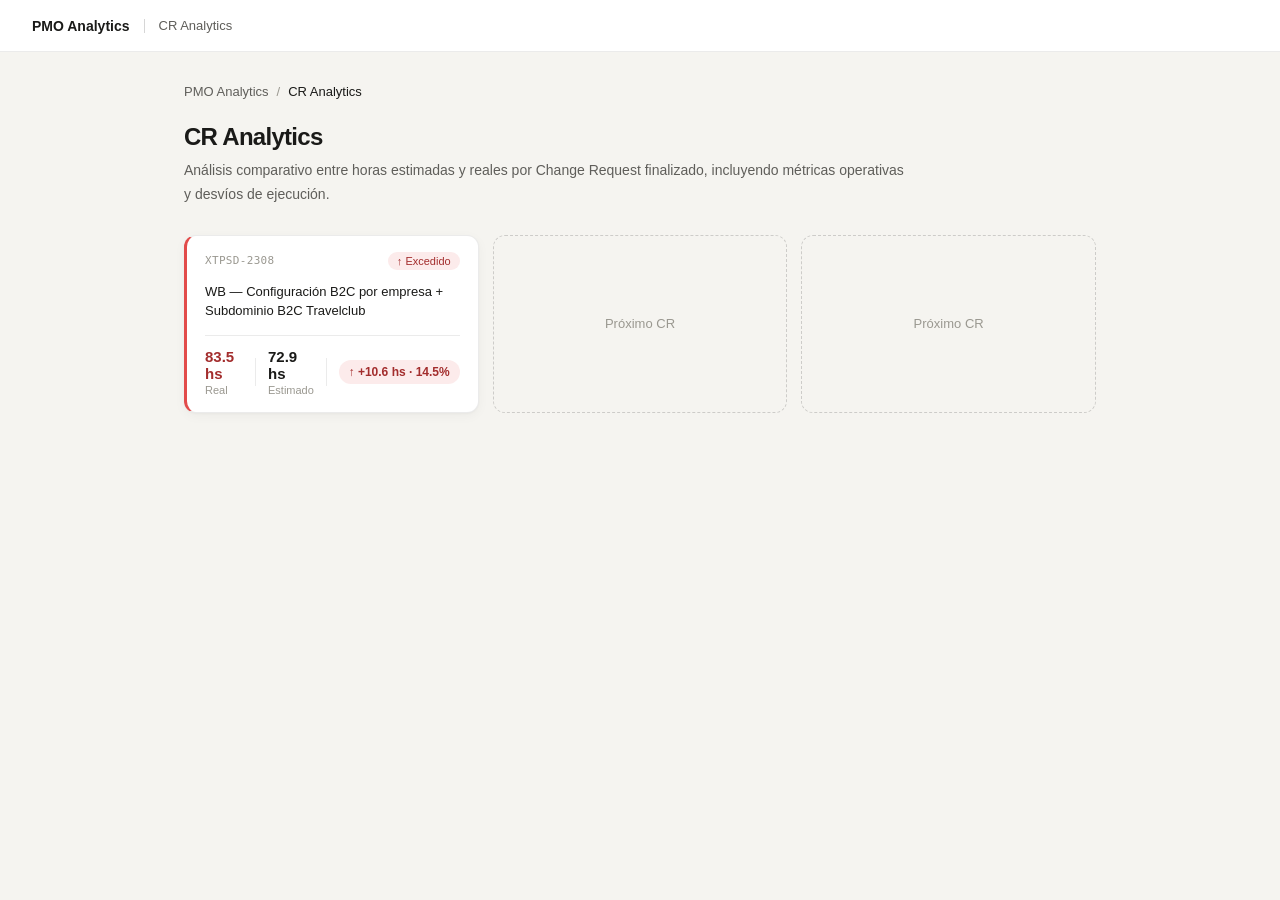
==== crs/index.html @ 94305545 "Fix path breadcrumb" ====
<!DOCTYPE html>
<html lang="es">

<head>
  <meta charset="UTF-8" />
  <meta name="viewport" content="width=device-width, initial-scale=1.0" />

  <title>CR Analytics</title>

  <style>
    *,
    *::before,
    *::after {
      box-sizing: border-box;
      margin: 0;
      padding: 0;
    }

    :root {
      --bg: #f5f4f0;
      --surface: #ffffff;

      --border: rgba(0, 0, 0, 0.08);
      --border-strong: rgba(0, 0, 0, 0.16);

      --text-primary: #1a1a18;
      --text-secondary: #5f5e5a;
      --text-tertiary: #9a9890;

      --red-bg: #FCEBEB;
      --red-text: #A32D2D;
      --red-border: #E24B4A;

      --green-bg: #EAF3DE;
      --green-text: #3B6D11;
      --green-border: #639922;

      --shadow:
        0 1px 2px rgba(0,0,0,0.03),
        0 3px 12px rgba(0,0,0,0.04);

      --radius: 12px;

      --mono: 'SF Mono', 'Monaco', monospace;
      --font: -apple-system, BlinkMacSystemFont, 'Segoe UI', sans-serif;
    }

    body {
      font-family: var(--font);
      background: var(--bg);
      color: var(--text-primary);
      min-height: 100vh;
    }

    /* NAV */

    nav {
      height: 52px;
      background: var(--surface);

      border-bottom: 0.5px solid var(--border);

      display: flex;
      align-items: center;
      gap: 14px;

      padding: 0 32px;

      position: sticky;
      top: 0;
      z-index: 10;
    }

    .nav-logo {
      font-size: 14px;
      font-weight: 600;
    }

    .nav-sep {
      width: 1px;
      height: 14px;
      background: var(--border-strong);
    }

    .nav-section {
      font-size: 13px;
      color: var(--text-secondary);
    }

    /* LAYOUT */

    main {
      max-width: 960px;
      margin: 0 auto;
      padding: 32px 24px 64px;
    }

    /* BREADCRUMB */

    .breadcrumb {
      display: flex;
      align-items: center;
      gap: 8px;

      margin-bottom: 24px;

      font-size: 13px;
    }

    .breadcrumb a {
      color: var(--text-secondary);
      text-decoration: none;

      transition: color 0.15s ease;
    }

    .breadcrumb a:hover {
      color: var(--text-primary);
    }

    .breadcrumb-sep {
      color: var(--text-tertiary);
    }

    .breadcrumb-current {
      color: var(--text-primary);
      font-weight: 500;
    }

    /* PAGE HEADER */

    .page-header {
      margin-bottom: 28px;
    }

    .page-title {
      font-size: 24px;
      font-weight: 650;

      margin-bottom: 8px;

      letter-spacing: -0.03em;
    }

    .page-sub {
      font-size: 14px;
      line-height: 1.7;

      color: var(--text-secondary);

      max-width: 720px;
    }

    /* GRID */

    .cards-grid {
      display: grid;
      grid-template-columns: repeat(auto-fill, minmax(290px, 1fr));
      gap: 14px;
    }

    /* CARD */

    .cr-card {
      background: var(--surface);

      border: 0.5px solid var(--border);

      border-left: 3px solid var(--red-border);

      border-radius: var(--radius);

      padding: 16px 18px;

      box-shadow: var(--shadow);

      transition:
        transform 0.15s ease,
        box-shadow 0.15s ease;

      text-decoration: none;

      color: inherit;

      display: block;

      cursor: pointer;
    }

    .cr-card:hover {
      transform: translateY(-1px);

      box-shadow:
        0 2px 6px rgba(0,0,0,0.04),
        0 8px 20px rgba(0,0,0,0.05);
    }

    .cr-card.under {
      border-left-color: var(--green-border);
    }

    .card-header {
      display: flex;
      align-items: center;
      gap: 10px;

      margin-bottom: 12px;
    }

    .card-id {
      font-size: 11px;
      font-family: var(--mono);

      color: var(--text-tertiary);

      letter-spacing: 0.03em;
    }

    .card-badge {
      margin-left: auto;

      display: inline-flex;
      align-items: center;
      gap: 4px;

      font-size: 11px;
      font-weight: 500;

      padding: 3px 9px;

      border-radius: 999px;
    }

    .badge-over {
      background: var(--red-bg);
      color: var(--red-text);
    }

    .badge-under {
      background: var(--green-bg);
      color: var(--green-text);
    }

    .card-title {
      font-size: 13px;
      font-weight: 500;

      line-height: 1.5;

      margin-bottom: 14px;

      color: var(--text-primary);
    }

    .card-sep {
      height: 1px;
      background: var(--border);

      margin-bottom: 12px;
    }

    .card-metrics {
      display: flex;
      align-items: center;
      justify-content: space-between;

      gap: 12px;
    }

    .metric {
      display: flex;
      flex-direction: column;
      gap: 2px;
    }

    .metric-val {
      font-size: 15px;
      font-weight: 600;
    }

    .metric-val.over {
      color: var(--red-text);
    }

    .metric-lbl {
      font-size: 11px;
      color: var(--text-tertiary);
    }

    .metric-divider {
      width: 1px;
      height: 28px;
      background: var(--border);
    }

    .delta-chip {
      display: inline-flex;
      align-items: center;
      gap: 5px;

      padding: 5px 10px;

      border-radius: 999px;

      font-size: 12px;
      font-weight: 600;

      white-space: nowrap;
    }

    .delta-over {
      background: var(--red-bg);
      color: var(--red-text);
    }

    .delta-under {
      background: var(--green-bg);
      color: var(--green-text);
    }

    /* EMPTY CARD */

    .card-empty {
      min-height: 132px;

      border: 1px dashed var(--border-strong);

      border-radius: var(--radius);

      display: flex;
      align-items: center;
      justify-content: center;

      color: var(--text-tertiary);

      font-size: 13px;
    }

    /* RESPONSIVE */

    @media (max-width: 640px) {

      nav {
        padding: 0 18px;
      }

      main {
        padding: 24px 18px 48px;
      }

      .cards-grid {
        grid-template-columns: 1fr;
      }

    }

  </style>
</head>

<body>

  <nav>

    <span class="nav-logo">
      PMO Analytics
    </span>

    <div class="nav-sep"></div>

    <span class="nav-section">
      CR Analytics
    </span>

  </nav>

  <main>

    <div class="breadcrumb">

      <a href="index.html">
        PMO Analytics
      </a>

      <span class="breadcrumb-sep">
        /
      </span>

      <span class="breadcrumb-current">
        CR Analytics
      </span>

    </div>

    <div class="page-header">

      <div class="page-title">
        CR Analytics
      </div>

      <div class="page-sub">
        Análisis comparativo entre horas estimadas y reales
        por Change Request finalizado, incluyendo métricas
        operativas y desvíos de ejecución.
      </div>

    </div>

    <div class="cards-grid">

      <a class="cr-card" href="xtpsd-2308.html">

        <div class="card-header">

          <span class="card-id">
            XTPSD-2308
          </span>

          <span class="card-badge badge-over">
            ↑ Excedido
          </span>

        </div>

        <div class="card-title">
          WB — Configuración B2C por empresa + Subdominio B2C Travelclub
        </div>

        <div class="card-sep"></div>

        <div class="card-metrics">

          <div class="metric">

            <span class="metric-val over">
              83.5 hs
            </span>

            <span class="metric-lbl">
              Real
            </span>

          </div>

          <div class="metric-divider"></div>

          <div class="metric">

            <span class="metric-val">
              72.9 hs
            </span>

            <span class="metric-lbl">
              Estimado
            </span>

          </div>

          <div class="metric-divider"></div>

          <span class="delta-chip delta-over">
            ↑ +10.6 hs · 14.5%
          </span>

        </div>

      </a>

      <div class="card-empty">
        Próximo CR
      </div>

      <div class="card-empty">
        Próximo CR
      </div>

    </div>

  </main>

</body>

</html>
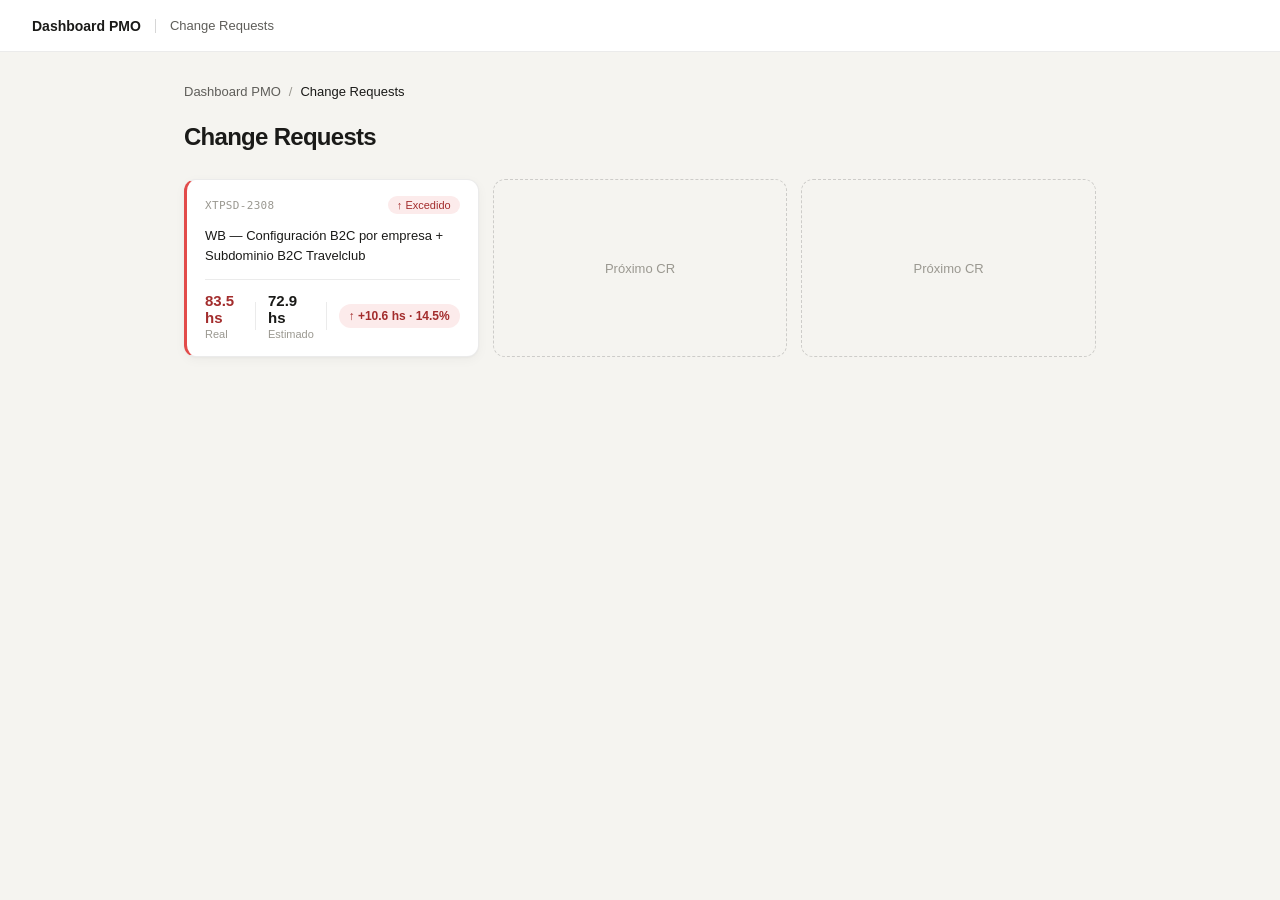
==== commit 31d7efb8: "Ajustes en titulos" ====
--- a/crs/index.html
+++ b/crs/index.html
@@ -362,13 +362,13 @@
   <nav>
 
     <span class="nav-logo">
-      PMO Analytics
+      Dashboard PMO
     </span>
 
     <div class="nav-sep"></div>
 
     <span class="nav-section">
-      CR Analytics
+      Change Requests
     </span>
 
   </nav>
@@ -377,8 +377,8 @@
 
     <div class="breadcrumb">
 
-      <a href="index.html">
-        PMO Analytics
+      <a href="../index.html">
+        Dashboard PMO
       </a>
 
       <span class="breadcrumb-sep">
@@ -386,7 +386,7 @@
       </span>
 
       <span class="breadcrumb-current">
-        CR Analytics
+        Change Requests
       </span>
 
     </div>
@@ -394,16 +394,10 @@
     <div class="page-header">
 
       <div class="page-title">
-        CR Analytics
+        Change Requests
       </div>
 
-      <div class="page-sub">
-        Análisis comparativo entre horas estimadas y reales
-        por Change Request finalizado, incluyendo métricas
-        operativas y desvíos de ejecución.
-      </div>
-
-    </div>
+        </div>
 
     <div class="cards-grid">
 
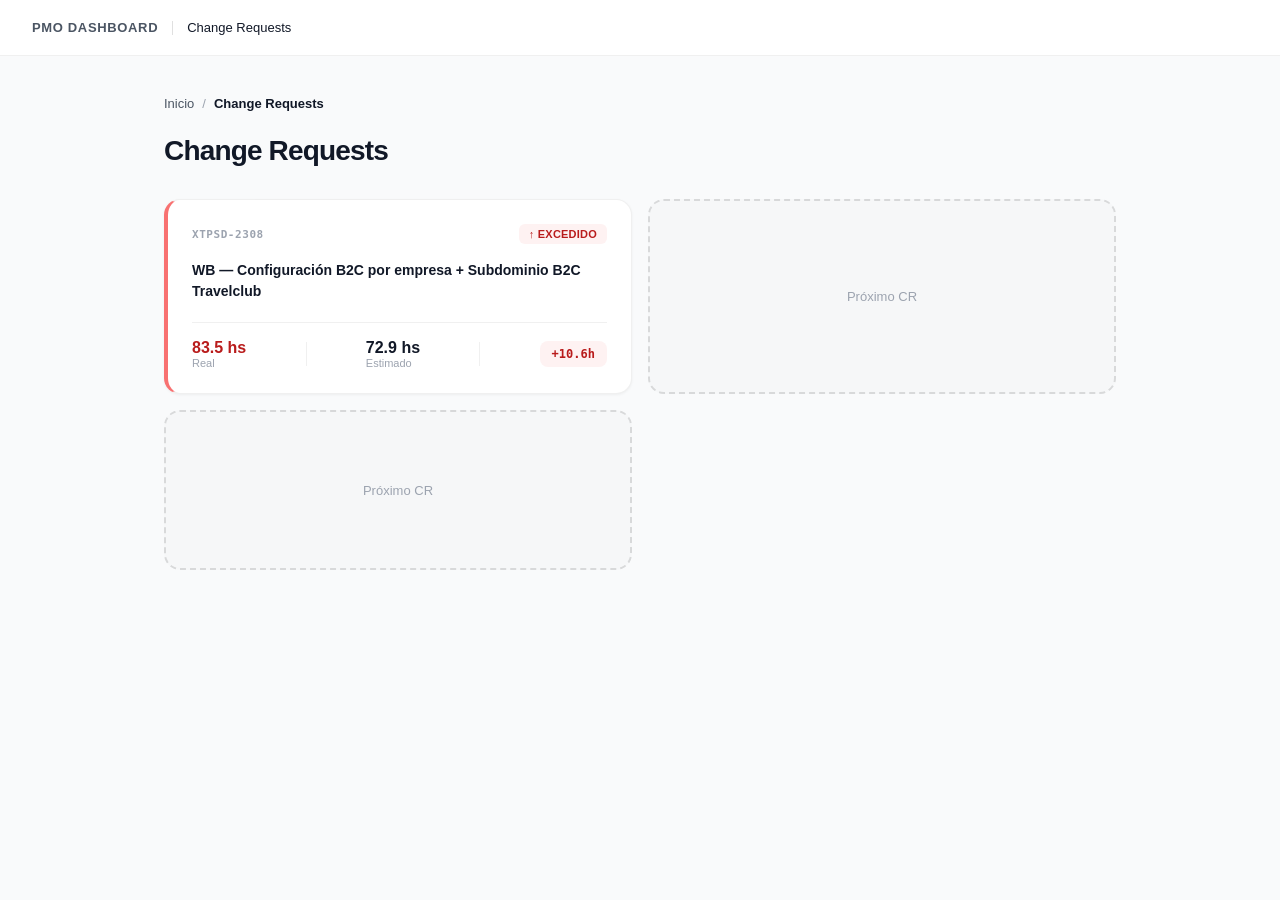
==== commit e1591b1a: "Unificacion de diseño" ====
--- a/crs/index.html
+++ b/crs/index.html
@@ -4,45 +4,42 @@
 <head>
   <meta charset="UTF-8" />
   <meta name="viewport" content="width=device-width, initial-scale=1.0" />
-
   <title>CR Analytics</title>
 
   <style>
-    *,
-    *::before,
-    *::after {
+    *, *::before, *::after {
       box-sizing: border-box;
       margin: 0;
       padding: 0;
     }
 
     :root {
-      --bg: #f5f4f0;
+      /* Sincronizado con la Home */
+      --bg: #f9fafb; 
       --surface: #ffffff;
-
-      --border: rgba(0, 0, 0, 0.08);
-      --border-strong: rgba(0, 0, 0, 0.16);
-
-      --text-primary: #1a1a18;
-      --text-secondary: #5f5e5a;
-      --text-tertiary: #9a9890;
-
-      --red-bg: #FCEBEB;
-      --red-text: #A32D2D;
-      --red-border: #E24B4A;
-
-      --green-bg: #EAF3DE;
-      --green-text: #3B6D11;
-      --green-border: #639922;
-
-      --shadow:
-        0 1px 2px rgba(0,0,0,0.03),
-        0 3px 12px rgba(0,0,0,0.04);
-
-      --radius: 12px;
-
+      --accent: #2563eb;
+      
+      --border: rgba(0, 0, 0, 0.06);
+      --border-strong: rgba(0, 0, 0, 0.12);
+
+      --text-primary: #111827;
+      --text-secondary: #4b5563;
+      --text-tertiary: #9ca3af;
+
+      /* Semántica refinada */
+      --red-bg: #fef2f2;
+      --red-text: #b91c1c;
+      --red-border: #f87171;
+
+      --green-bg: #f0fdf4;
+      --green-text: #15803d;
+      --green-border: #4ade80;
+
+      --shadow: 0 1px 3px rgba(0,0,0,0.05);
+      --radius: 16px; /* Aumentado para coincidir con la Home */
+
+      --font: 'Inter', -apple-system, BlinkMacSystemFont, 'Segoe UI', sans-serif;
       --mono: 'SF Mono', 'Monaco', monospace;
-      --font: -apple-system, BlinkMacSystemFont, 'Segoe UI', sans-serif;
     }
 
     body {
@@ -52,28 +49,26 @@
       min-height: 100vh;
     }
 
-    /* NAV */
-
+    /* NAV (Idéntico a Home) */
     nav {
-      height: 52px;
+      height: 56px;
       background: var(--surface);
-
-      border-bottom: 0.5px solid var(--border);
-
+      border-bottom: 1px solid var(--border);
       display: flex;
       align-items: center;
       gap: 14px;
-
       padding: 0 32px;
-
       position: sticky;
       top: 0;
-      z-index: 10;
+      z-index: 100;
     }
 
     .nav-logo {
-      font-size: 14px;
-      font-weight: 600;
+      font-size: 13px;
+      font-weight: 700;
+      letter-spacing: 0.05em;
+      text-transform: uppercase;
+      color: var(--text-secondary);
     }
 
     .nav-sep {
@@ -84,393 +79,208 @@
 
     .nav-section {
       font-size: 13px;
-      color: var(--text-secondary);
+      font-weight: 500;
+      color: var(--text-primary);
     }
 
     /* LAYOUT */
-
     main {
-      max-width: 960px;
+      max-width: 1000px;
       margin: 0 auto;
-      padding: 32px 24px 64px;
+      padding: 40px 24px 64px;
     }
 
     /* BREADCRUMB */
-
     .breadcrumb {
       display: flex;
       align-items: center;
       gap: 8px;
-
       margin-bottom: 24px;
-
       font-size: 13px;
     }
 
     .breadcrumb a {
       color: var(--text-secondary);
       text-decoration: none;
-
       transition: color 0.15s ease;
     }
 
-    .breadcrumb a:hover {
-      color: var(--text-primary);
-    }
-
-    .breadcrumb-sep {
-      color: var(--text-tertiary);
-    }
-
-    .breadcrumb-current {
-      color: var(--text-primary);
-      font-weight: 500;
-    }
+    .breadcrumb a:hover { color: var(--accent); }
+    .breadcrumb-sep { color: var(--text-tertiary); }
+    .breadcrumb-current { color: var(--text-primary); font-weight: 600; }
 
     /* PAGE HEADER */
-
-    .page-header {
-      margin-bottom: 28px;
-    }
-
+    .page-header { margin-bottom: 32px; }
     .page-title {
-      font-size: 24px;
-      font-weight: 650;
-
-      margin-bottom: 8px;
-
+      font-size: 28px;
+      font-weight: 800;
       letter-spacing: -0.03em;
     }
 
-    .page-sub {
-      font-size: 14px;
-      line-height: 1.7;
-
-      color: var(--text-secondary);
-
-      max-width: 720px;
-    }
-
     /* GRID */
-
     .cards-grid {
       display: grid;
-      grid-template-columns: repeat(auto-fill, minmax(290px, 1fr));
-      gap: 14px;
-    }
-
-    /* CARD */
-
+      grid-template-columns: repeat(auto-fill, minmax(320px, 1fr));
+      gap: 16px;
+    }
+
+    /* CARD REFINADA */
     .cr-card {
       background: var(--surface);
-
-      border: 0.5px solid var(--border);
-
-      border-left: 3px solid var(--red-border);
-
+      border: 1px solid var(--border);
+      border-left: 4px solid var(--red-border); /* Un poco más gruesa para carácter */
       border-radius: var(--radius);
-
-      padding: 16px 18px;
-
+      padding: 24px;
       box-shadow: var(--shadow);
-
-      transition:
-        transform 0.15s ease,
-        box-shadow 0.15s ease;
-
+      transition: all 0.25s cubic-bezier(0.4, 0, 0.2, 1);
       text-decoration: none;
-
       color: inherit;
-
       display: block;
-
-      cursor: pointer;
     }
 
     .cr-card:hover {
-      transform: translateY(-1px);
-
-      box-shadow:
-        0 2px 6px rgba(0,0,0,0.04),
-        0 8px 20px rgba(0,0,0,0.05);
-    }
-
-    .cr-card.under {
-      border-left-color: var(--green-border);
-    }
+      transform: translateY(-4px);
+      box-shadow: 0 10px 15px -3px rgba(0, 0, 0, 0.08);
+      border-color: var(--border-strong);
+      border-left-color: var(--red-text);
+    }
+
+    .cr-card.under { border-left-color: var(--green-border); }
+    .cr-card.under:hover { border-left-color: var(--green-text); }
 
     .card-header {
       display: flex;
       align-items: center;
       gap: 10px;
-
-      margin-bottom: 12px;
+      margin-bottom: 16px;
     }
 
     .card-id {
       font-size: 11px;
       font-family: var(--mono);
-
       color: var(--text-tertiary);
-
-      letter-spacing: 0.03em;
+      font-weight: 600;
+      letter-spacing: 0.05em;
     }
 
     .card-badge {
       margin-left: auto;
-
-      display: inline-flex;
-      align-items: center;
-      gap: 4px;
-
       font-size: 11px;
-      font-weight: 500;
-
-      padding: 3px 9px;
-
-      border-radius: 999px;
-    }
-
-    .badge-over {
-      background: var(--red-bg);
-      color: var(--red-text);
-    }
-
-    .badge-under {
-      background: var(--green-bg);
-      color: var(--green-text);
-    }
+      font-weight: 700;
+      padding: 4px 10px;
+      border-radius: 6px; /* Menos redondo para look profesional */
+      text-transform: uppercase;
+      letter-spacing: 0.02em;
+    }
+
+    .badge-over { background: var(--red-bg); color: var(--red-text); }
+    .badge-under { background: var(--green-bg); color: var(--green-text); }
 
     .card-title {
-      font-size: 13px;
-      font-weight: 500;
-
+      font-size: 14px;
+      font-weight: 600;
       line-height: 1.5;
-
-      margin-bottom: 14px;
-
+      margin-bottom: 20px;
       color: var(--text-primary);
+      min-height: 42px; /* Estabiliza el grid */
     }
 
     .card-sep {
       height: 1px;
       background: var(--border);
-
-      margin-bottom: 12px;
+      margin-bottom: 16px;
     }
 
     .card-metrics {
       display: flex;
       align-items: center;
       justify-content: space-between;
-
       gap: 12px;
     }
 
-    .metric {
-      display: flex;
-      flex-direction: column;
-      gap: 2px;
-    }
-
-    .metric-val {
-      font-size: 15px;
-      font-weight: 600;
-    }
-
-    .metric-val.over {
-      color: var(--red-text);
-    }
-
-    .metric-lbl {
-      font-size: 11px;
+    .metric { display: flex; flex-direction: column; }
+    .metric-val { font-size: 16px; font-weight: 700; }
+    .metric-val.over { color: var(--red-text); }
+    .metric-lbl { font-size: 11px; color: var(--text-tertiary); font-weight: 500; }
+
+    .metric-divider { width: 1px; height: 24px; background: var(--border); }
+
+    .delta-chip {
+      padding: 6px 12px;
+      border-radius: 8px;
+      font-size: 12px;
+      font-weight: 700;
+      font-family: var(--mono);
+    }
+
+    .delta-over { background: var(--red-bg); color: var(--red-text); }
+    .delta-under { background: var(--green-bg); color: var(--green-text); }
+
+    /* EMPTY CARD */
+    .card-empty {
+      min-height: 160px;
+      border: 2px dashed var(--border-strong);
+      border-radius: var(--radius);
+      display: flex;
+      align-items: center;
+      justify-content: center;
       color: var(--text-tertiary);
-    }
-
-    .metric-divider {
-      width: 1px;
-      height: 28px;
-      background: var(--border);
-    }
-
-    .delta-chip {
-      display: inline-flex;
-      align-items: center;
-      gap: 5px;
-
-      padding: 5px 10px;
-
-      border-radius: 999px;
-
-      font-size: 12px;
-      font-weight: 600;
-
-      white-space: nowrap;
-    }
-
-    .delta-over {
-      background: var(--red-bg);
-      color: var(--red-text);
-    }
-
-    .delta-under {
-      background: var(--green-bg);
-      color: var(--green-text);
-    }
-
-    /* EMPTY CARD */
-
-    .card-empty {
-      min-height: 132px;
-
-      border: 1px dashed var(--border-strong);
-
-      border-radius: var(--radius);
-
-      display: flex;
-      align-items: center;
-      justify-content: center;
-
-      color: var(--text-tertiary);
-
-      font-size: 13px;
-    }
-
-    /* RESPONSIVE */
+      font-size: 13px;
+      font-weight: 500;
+      background: rgba(0,0,0,0.01);
+    }
 
     @media (max-width: 640px) {
-
-      nav {
-        padding: 0 18px;
-      }
-
-      main {
-        padding: 24px 18px 48px;
-      }
-
-      .cards-grid {
-        grid-template-columns: 1fr;
-      }
-
-    }
-
+      .cards-grid { grid-template-columns: 1fr; }
+    }
   </style>
 </head>
 
 <body>
-
   <nav>
-
-    <span class="nav-logo">
-      Dashboard PMO
-    </span>
-
+    <span class="nav-logo">PMO Dashboard</span>
     <div class="nav-sep"></div>
-
-    <span class="nav-section">
-      Change Requests
-    </span>
-
+    <span class="nav-section">Change Requests</span>
   </nav>
 
   <main>
-
     <div class="breadcrumb">
-
-      <a href="../index.html">
-        Dashboard PMO
+      <a href="../index.html">Inicio</a>
+      <span class="breadcrumb-sep">/</span>
+      <span class="breadcrumb-current">Change Requests</span>
+    </div>
+
+    <div class="page-header">
+      <h1 class="page-title">Change Requests</h1>
+    </div>
+
+    <div class="cards-grid">
+      <!-- Card 1 -->
+      <a class="cr-card" href="xtpsd-2308.html">
+        <div class="card-header">
+          <span class="card-id">XTPSD-2308</span>
+          <span class="card-badge badge-over">↑ Excedido</span>
+        </div>
+        <div class="card-title">WB — Configuración B2C por empresa + Subdominio B2C Travelclub</div>
+        <div class="card-sep"></div>
+        <div class="card-metrics">
+          <div class="metric">
+            <span class="metric-val over">83.5 hs</span>
+            <span class="metric-lbl">Real</span>
+          </div>
+          <div class="metric-divider"></div>
+          <div class="metric">
+            <span class="metric-val">72.9 hs</span>
+            <span class="metric-lbl">Estimado</span>
+          </div>
+          <div class="metric-divider"></div>
+          <span class="delta-chip delta-over">+10.6h</span>
+        </div>
       </a>
 
-      <span class="breadcrumb-sep">
-        /
-      </span>
-
-      <span class="breadcrumb-current">
-        Change Requests
-      </span>
-
+      <div class="card-empty">Próximo CR</div>
+      <div class="card-empty">Próximo CR</div>
     </div>
-
-    <div class="page-header">
-
-      <div class="page-title">
-        Change Requests
-      </div>
-
-        </div>
-
-    <div class="cards-grid">
-
-      <a class="cr-card" href="xtpsd-2308.html">
-
-        <div class="card-header">
-
-          <span class="card-id">
-            XTPSD-2308
-          </span>
-
-          <span class="card-badge badge-over">
-            ↑ Excedido
-          </span>
-
-        </div>
-
-        <div class="card-title">
-          WB — Configuración B2C por empresa + Subdominio B2C Travelclub
-        </div>
-
-        <div class="card-sep"></div>
-
-        <div class="card-metrics">
-
-          <div class="metric">
-
-            <span class="metric-val over">
-              83.5 hs
-            </span>
-
-            <span class="metric-lbl">
-              Real
-            </span>
-
-          </div>
-
-          <div class="metric-divider"></div>
-
-          <div class="metric">
-
-            <span class="metric-val">
-              72.9 hs
-            </span>
-
-            <span class="metric-lbl">
-              Estimado
-            </span>
-
-          </div>
-
-          <div class="metric-divider"></div>
-
-          <span class="delta-chip delta-over">
-            ↑ +10.6 hs · 14.5%
-          </span>
-
-        </div>
-
-      </a>
-
-      <div class="card-empty">
-        Próximo CR
-      </div>
-
-      <div class="card-empty">
-        Próximo CR
-      </div>
-
-    </div>
-
   </main>
-
 </body>
-
-</html>
+</html>
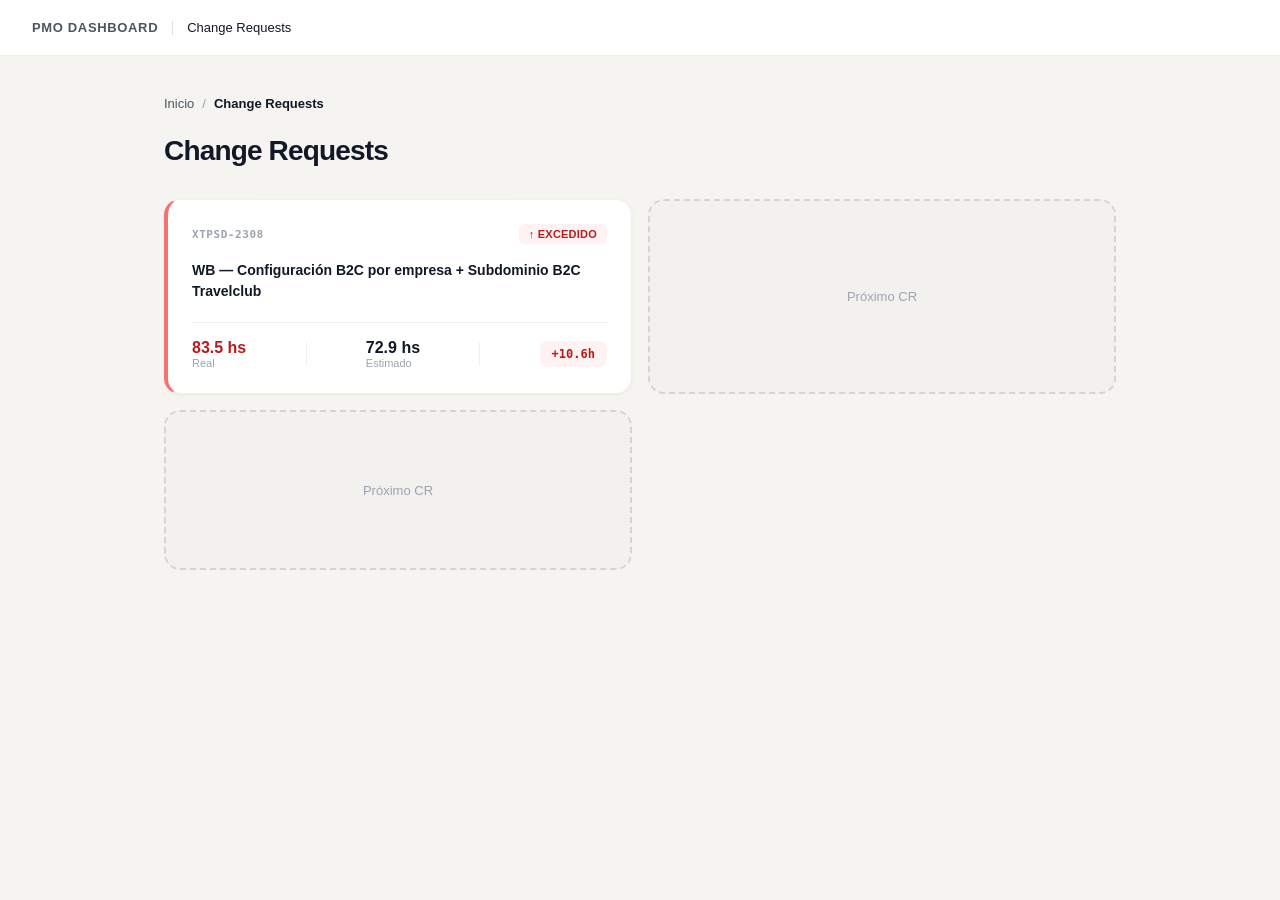
==== commit a81d01df: "ajustes diseño" ====
--- a/crs/index.html
+++ b/crs/index.html
@@ -15,7 +15,7 @@
 
     :root {
       /* Sincronizado con la Home */
-      --bg: #f9fafb; 
+      --bg: #f5f4f0; 
       --surface: #ffffff;
       --accent: #2563eb;
       
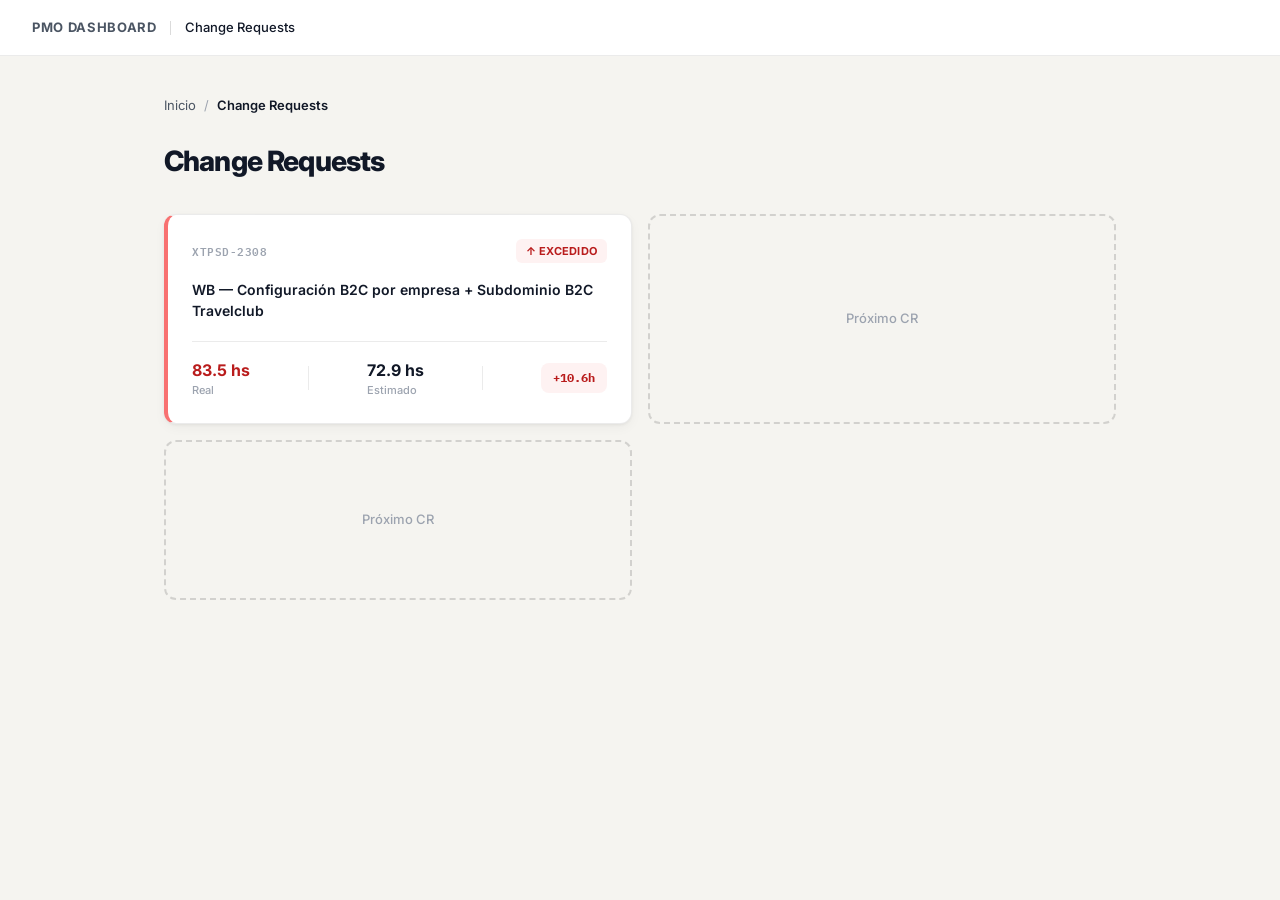
==== commit 10e0fe17: "Add files via upload" ====
--- a/crs/index.html
+++ b/crs/index.html
@@ -1,116 +1,27 @@
 <!DOCTYPE html>
 <html lang="es">
-
 <head>
   <meta charset="UTF-8" />
   <meta name="viewport" content="width=device-width, initial-scale=1.0" />
-  <title>CR Analytics</title>
+  <title>Change Requests · PMO Dashboard</title>
+
+  <link rel="preconnect" href="https://fonts.googleapis.com">
+  <link rel="preconnect" href="https://fonts.gstatic.com" crossorigin>
+  <link href="https://fonts.googleapis.com/css2?family=Inter:wght@400;500;600;700;800&family=IBM+Plex+Mono:wght@500;600&display=swap" rel="stylesheet">
+
+  <link rel="stylesheet" href="../assets/css/shared.css">
 
   <style>
-    *, *::before, *::after {
-      box-sizing: border-box;
-      margin: 0;
-      padding: 0;
-    }
+    /* CRS INDEX — estilos específicos de esta página */
 
-    :root {
-      /* Sincronizado con la Home */
-      --bg: #f5f4f0; 
-      --surface: #ffffff;
-      --accent: #2563eb;
-      
-      --border: rgba(0, 0, 0, 0.06);
-      --border-strong: rgba(0, 0, 0, 0.12);
-
-      --text-primary: #111827;
-      --text-secondary: #4b5563;
-      --text-tertiary: #9ca3af;
-
-      /* Semántica refinada */
-      --red-bg: #fef2f2;
-      --red-text: #b91c1c;
-      --red-border: #f87171;
-
-      --green-bg: #f0fdf4;
-      --green-text: #15803d;
-      --green-border: #4ade80;
-
-      --shadow: 0 1px 3px rgba(0,0,0,0.05);
-      --radius: 16px; /* Aumentado para coincidir con la Home */
-
-      --font: 'Inter', -apple-system, BlinkMacSystemFont, 'Segoe UI', sans-serif;
-      --mono: 'SF Mono', 'Monaco', monospace;
-    }
-
-    body {
-      font-family: var(--font);
-      background: var(--bg);
-      color: var(--text-primary);
-      min-height: 100vh;
-    }
-
-    /* NAV (Idéntico a Home) */
-    nav {
-      height: 56px;
-      background: var(--surface);
-      border-bottom: 1px solid var(--border);
-      display: flex;
-      align-items: center;
-      gap: 14px;
-      padding: 0 32px;
-      position: sticky;
-      top: 0;
-      z-index: 100;
-    }
-
-    .nav-logo {
-      font-size: 13px;
-      font-weight: 700;
-      letter-spacing: 0.05em;
-      text-transform: uppercase;
-      color: var(--text-secondary);
-    }
-
-    .nav-sep {
-      width: 1px;
-      height: 14px;
-      background: var(--border-strong);
-    }
-
-    .nav-section {
-      font-size: 13px;
-      font-weight: 500;
-      color: var(--text-primary);
-    }
-
-    /* LAYOUT */
     main {
       max-width: 1000px;
       margin: 0 auto;
       padding: 40px 24px 64px;
     }
 
-    /* BREADCRUMB */
-    .breadcrumb {
-      display: flex;
-      align-items: center;
-      gap: 8px;
-      margin-bottom: 24px;
-      font-size: 13px;
-    }
+    .page-header { margin-bottom: 32px; }
 
-    .breadcrumb a {
-      color: var(--text-secondary);
-      text-decoration: none;
-      transition: color 0.15s ease;
-    }
-
-    .breadcrumb a:hover { color: var(--accent); }
-    .breadcrumb-sep { color: var(--text-tertiary); }
-    .breadcrumb-current { color: var(--text-primary); font-weight: 600; }
-
-    /* PAGE HEADER */
-    .page-header { margin-bottom: 32px; }
     .page-title {
       font-size: 28px;
       font-weight: 800;
@@ -124,11 +35,11 @@
       gap: 16px;
     }
 
-    /* CARD REFINADA */
+    /* CR CARD */
     .cr-card {
       background: var(--surface);
       border: 1px solid var(--border);
-      border-left: 4px solid var(--red-border); /* Un poco más gruesa para carácter */
+      border-left: 4px solid var(--red-border);
       border-radius: var(--radius);
       padding: 24px;
       box-shadow: var(--shadow);
@@ -168,12 +79,12 @@
       font-size: 11px;
       font-weight: 700;
       padding: 4px 10px;
-      border-radius: 6px; /* Menos redondo para look profesional */
+      border-radius: 6px;
       text-transform: uppercase;
       letter-spacing: 0.02em;
     }
 
-    .badge-over { background: var(--red-bg); color: var(--red-text); }
+    .badge-over  { background: var(--red-bg);   color: var(--red-text); }
     .badge-under { background: var(--green-bg); color: var(--green-text); }
 
     .card-title {
@@ -181,8 +92,7 @@
       font-weight: 600;
       line-height: 1.5;
       margin-bottom: 20px;
-      color: var(--text-primary);
-      min-height: 42px; /* Estabiliza el grid */
+      min-height: 42px;
     }
 
     .card-sep {
@@ -213,7 +123,7 @@
       font-family: var(--mono);
     }
 
-    .delta-over { background: var(--red-bg); color: var(--red-text); }
+    .delta-over  { background: var(--red-bg);   color: var(--red-text); }
     .delta-under { background: var(--green-bg); color: var(--green-text); }
 
     /* EMPTY CARD */
@@ -227,7 +137,6 @@
       color: var(--text-tertiary);
       font-size: 13px;
       font-weight: 500;
-      background: rgba(0,0,0,0.01);
     }
 
     @media (max-width: 640px) {
@@ -255,7 +164,6 @@
     </div>
 
     <div class="cards-grid">
-      <!-- Card 1 -->
       <a class="cr-card" href="xtpsd-2308.html">
         <div class="card-header">
           <span class="card-id">XTPSD-2308</span>
@@ -283,4 +191,4 @@
     </div>
   </main>
 </body>
-</html>+</html>
--- a/assets/css/shared.css
+++ b/assets/css/shared.css
@@ -0,0 +1,119 @@
+/* =========================================================
+   SHARED — PMO Dashboard
+   Tokens, reset, nav, breadcrumb.
+   Importado por todas las páginas.
+   ========================================================= */
+
+/* 1. TOKENS */
+:root {
+  /* Colores base */
+  --bg: #f5f4f0;
+  --surface: #ffffff;
+  --accent: #2563eb;
+  --accent-light: #eff6ff;
+
+  /* Bordes */
+  --border: rgba(0, 0, 0, 0.08);
+  --border-strong: rgba(0, 0, 0, 0.14);
+
+  /* Tipografía */
+  --text-primary: #111827;
+  --text-secondary: #4b5563;
+  --text-tertiary: #9ca3af;
+
+  /* Semántica — excedido */
+  --red-bg: #fef2f2;
+  --red-text: #b91c1c;
+  --red-border: #f87171;
+
+  /* Semántica — bajo estimado */
+  --green-bg: #f0fdf4;
+  --green-text: #15803d;
+  --green-border: #4ade80;
+
+  /* Semántica — leve */
+  --amber-bg: #fffbeb;
+  --amber-text: #d97706;
+  --amber-border: #fcd34d;
+
+  /* Miscelánea */
+  --shadow: 0 1px 3px rgba(0, 0, 0, 0.06), 0 4px 12px rgba(0, 0, 0, 0.04);
+  --radius: 12px;
+  --font: 'Inter', -apple-system, BlinkMacSystemFont, 'Segoe UI', sans-serif;
+  --mono: 'IBM Plex Mono', 'SF Mono', 'Monaco', monospace;
+}
+
+/* 2. RESET */
+*, *::before, *::after {
+  box-sizing: border-box;
+  margin: 0;
+  padding: 0;
+}
+
+/* 3. BASE */
+body {
+  font-family: var(--font);
+  background: var(--bg);
+  color: var(--text-primary);
+  line-height: 1.5;
+  min-height: 100vh;
+}
+
+/* 4. NAV */
+nav {
+  height: 56px;
+  background: var(--surface);
+  border-bottom: 1px solid var(--border);
+  display: flex;
+  align-items: center;
+  gap: 14px;
+  padding: 0 32px;
+  position: sticky;
+  top: 0;
+  z-index: 100;
+}
+
+.nav-logo {
+  font-size: 13px;
+  font-weight: 700;
+  letter-spacing: 0.05em;
+  text-transform: uppercase;
+  color: var(--text-secondary);
+}
+
+.nav-sep {
+  width: 1px;
+  height: 14px;
+  background: var(--border-strong);
+  flex-shrink: 0;
+}
+
+.nav-section {
+  font-size: 13px;
+  font-weight: 500;
+  color: var(--text-primary);
+}
+
+/* 5. BREADCRUMB */
+.breadcrumb {
+  display: flex;
+  align-items: center;
+  gap: 8px;
+  margin-bottom: 24px;
+  font-size: 13px;
+}
+
+.breadcrumb a {
+  color: var(--text-secondary);
+  text-decoration: none;
+  transition: color 0.15s ease;
+}
+
+.breadcrumb a:hover { color: var(--accent); }
+
+.breadcrumb-sep { color: var(--text-tertiary); }
+
+.breadcrumb-current {
+  color: var(--text-primary);
+  font-weight: 600;
+}
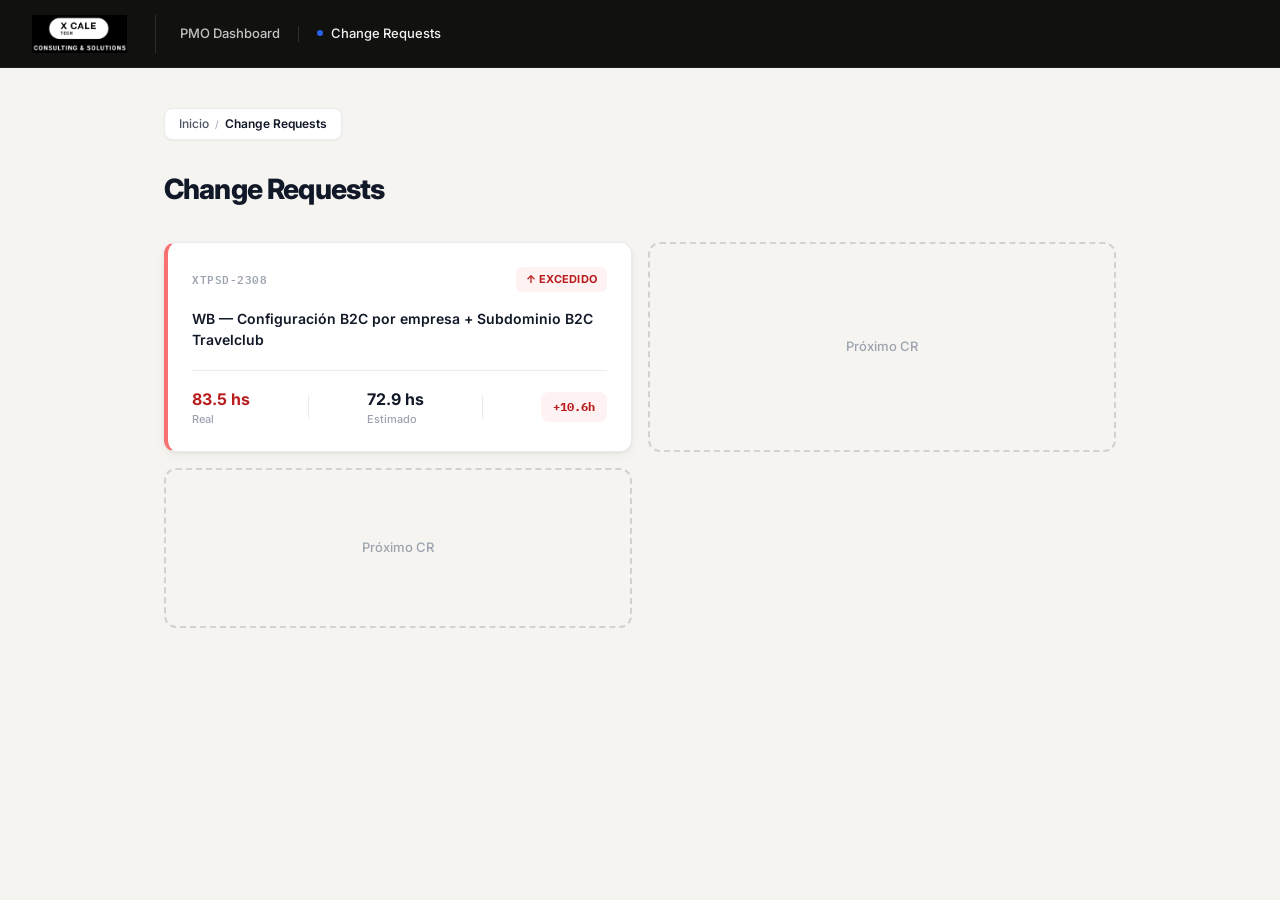
==== commit 8fdcbd8b: "ajustes header" ====
--- a/crs/index.html
+++ b/crs/index.html
@@ -147,7 +147,10 @@
 
 <body>
   <nav>
-    <span class="nav-logo">PMO Dashboard</span>
+    <div class="nav-brand">
+      <img src="../assets/img/logo-xcale.png" alt="X CALE Tech" class="nav-logo-img">
+    </div>
+    <span class="nav-section">PMO Dashboard</span>
     <div class="nav-sep"></div>
     <span class="nav-section">Change Requests</span>
   </nav>
--- a/assets/css/shared.css
+++ b/assets/css/shared.css
@@ -1,46 +1,46 @@
 /* =========================================================
-   SHARED — PMO Dashboard
+   SHARED — PMO Dashboard  |  X CALE TECH
    Tokens, reset, nav, breadcrumb.
-   Importado por todas las páginas.
    ========================================================= */
 
 /* 1. TOKENS */
 :root {
-  /* Colores base */
   --bg: #f5f4f0;
   --surface: #ffffff;
   --accent: #2563eb;
   --accent-light: #eff6ff;
 
-  /* Bordes */
   --border: rgba(0, 0, 0, 0.08);
   --border-strong: rgba(0, 0, 0, 0.14);
 
-  /* Tipografía */
   --text-primary: #111827;
   --text-secondary: #4b5563;
   --text-tertiary: #9ca3af;
 
-  /* Semántica — excedido */
   --red-bg: #fef2f2;
   --red-text: #b91c1c;
   --red-border: #f87171;
 
-  /* Semántica — bajo estimado */
   --green-bg: #f0fdf4;
   --green-text: #15803d;
   --green-border: #4ade80;
 
-  /* Semántica — leve */
   --amber-bg: #fffbeb;
   --amber-text: #d97706;
   --amber-border: #fcd34d;
 
-  /* Miscelánea */
   --shadow: 0 1px 3px rgba(0, 0, 0, 0.06), 0 4px 12px rgba(0, 0, 0, 0.04);
   --radius: 12px;
   --font: 'Inter', -apple-system, BlinkMacSystemFont, 'Segoe UI', sans-serif;
   --mono: 'IBM Plex Mono', 'SF Mono', 'Monaco', monospace;
+
+  /* Nav dark */
+  --nav-bg: #111110;
+  --nav-border: rgba(255, 255, 255, 0.07);
+  --nav-sep: rgba(255, 255, 255, 0.12);
+  --nav-text-dim: rgba(255, 255, 255, 0.45);
+  --nav-text: rgba(255, 255, 255, 0.75);
+  --nav-text-active: rgba(255, 255, 255, 0.95);
 }
 
 /* 2. RESET */
@@ -59,59 +59,109 @@
   min-height: 100vh;
 }
 
-/* 4. NAV */
+/* ─────────────────────────────────────────
+   4. NAV  —  dark, logo-first
+   ───────────────────────────────────────── */
 nav {
-  height: 56px;
-  background: var(--surface);
-  border-bottom: 1px solid var(--border);
+  height: 68px;
+  background: var(--nav-bg);
+  border-bottom: 1px solid var(--nav-border);
   display: flex;
   align-items: center;
-  gap: 14px;
   padding: 0 32px;
   position: sticky;
   top: 0;
   z-index: 100;
+  gap: 0;
 }
 
-.nav-logo {
-  font-size: 13px;
-  font-weight: 700;
-  letter-spacing: 0.05em;
-  text-transform: uppercase;
-  color: var(--text-secondary);
+/* Logo container */
+.nav-brand {
+  display: flex;
+  align-items: center;
+  flex-shrink: 0;
+  padding-right: 28px;
+  margin-right: 24px;
+  border-right: 1px solid var(--nav-sep);
 }
 
+.nav-logo-img {
+  height: 38px;
+  width: auto;
+  display: block;
+  /* Invierte el logo: píldora negra → blanca, bg blanco → negro (se funde con nav) */
+  filter: invert(1);
+}
+
+/* Separadores y secciones */
 .nav-sep {
   width: 1px;
-  height: 14px;
-  background: var(--border-strong);
+  height: 16px;
+  background: var(--nav-sep);
   flex-shrink: 0;
+  margin: 0 18px;
 }
 
 .nav-section {
   font-size: 13px;
   font-weight: 500;
-  color: var(--text-primary);
+  color: var(--nav-text);
+  white-space: nowrap;
 }
 
-/* 5. BREADCRUMB */
+/* Última sección = active, más brillante */
+.nav-section:last-of-type {
+  color: var(--nav-text-active);
+}
+
+/* Dot de acento azul en la última sección */
+.nav-section:last-of-type::before {
+  content: '';
+  display: inline-block;
+  width: 6px;
+  height: 6px;
+  background: var(--accent);
+  border-radius: 50%;
+  margin-right: 8px;
+  vertical-align: middle;
+  position: relative;
+  top: -1px;
+}
+
+/* En páginas raíz (solo una sección) no mostrar el dot */
+.nav-section:only-of-type::before {
+  display: none;
+}
+
+/* ─────────────────────────────────────────
+   5. BREADCRUMB (dentro de main)
+   ───────────────────────────────────────── */
 .breadcrumb {
-  display: flex;
+  display: inline-flex;
   align-items: center;
-  gap: 8px;
-  margin-bottom: 24px;
-  font-size: 13px;
+  gap: 6px;
+  margin-bottom: 28px;
+  font-size: 12px;
+  background: var(--surface);
+  border: 1px solid var(--border);
+  border-radius: 8px;
+  padding: 6px 14px;
+  box-shadow: 0 1px 2px rgba(0,0,0,0.04);
 }
 
 .breadcrumb a {
   color: var(--text-secondary);
   text-decoration: none;
+  font-weight: 500;
   transition: color 0.15s ease;
 }
 
 .breadcrumb a:hover { color: var(--accent); }
 
-.breadcrumb-sep { color: var(--text-tertiary); }
+.breadcrumb-sep {
+  color: var(--text-tertiary);
+  font-size: 10px;
+}
 
 .breadcrumb-current {
   color: var(--text-primary);
